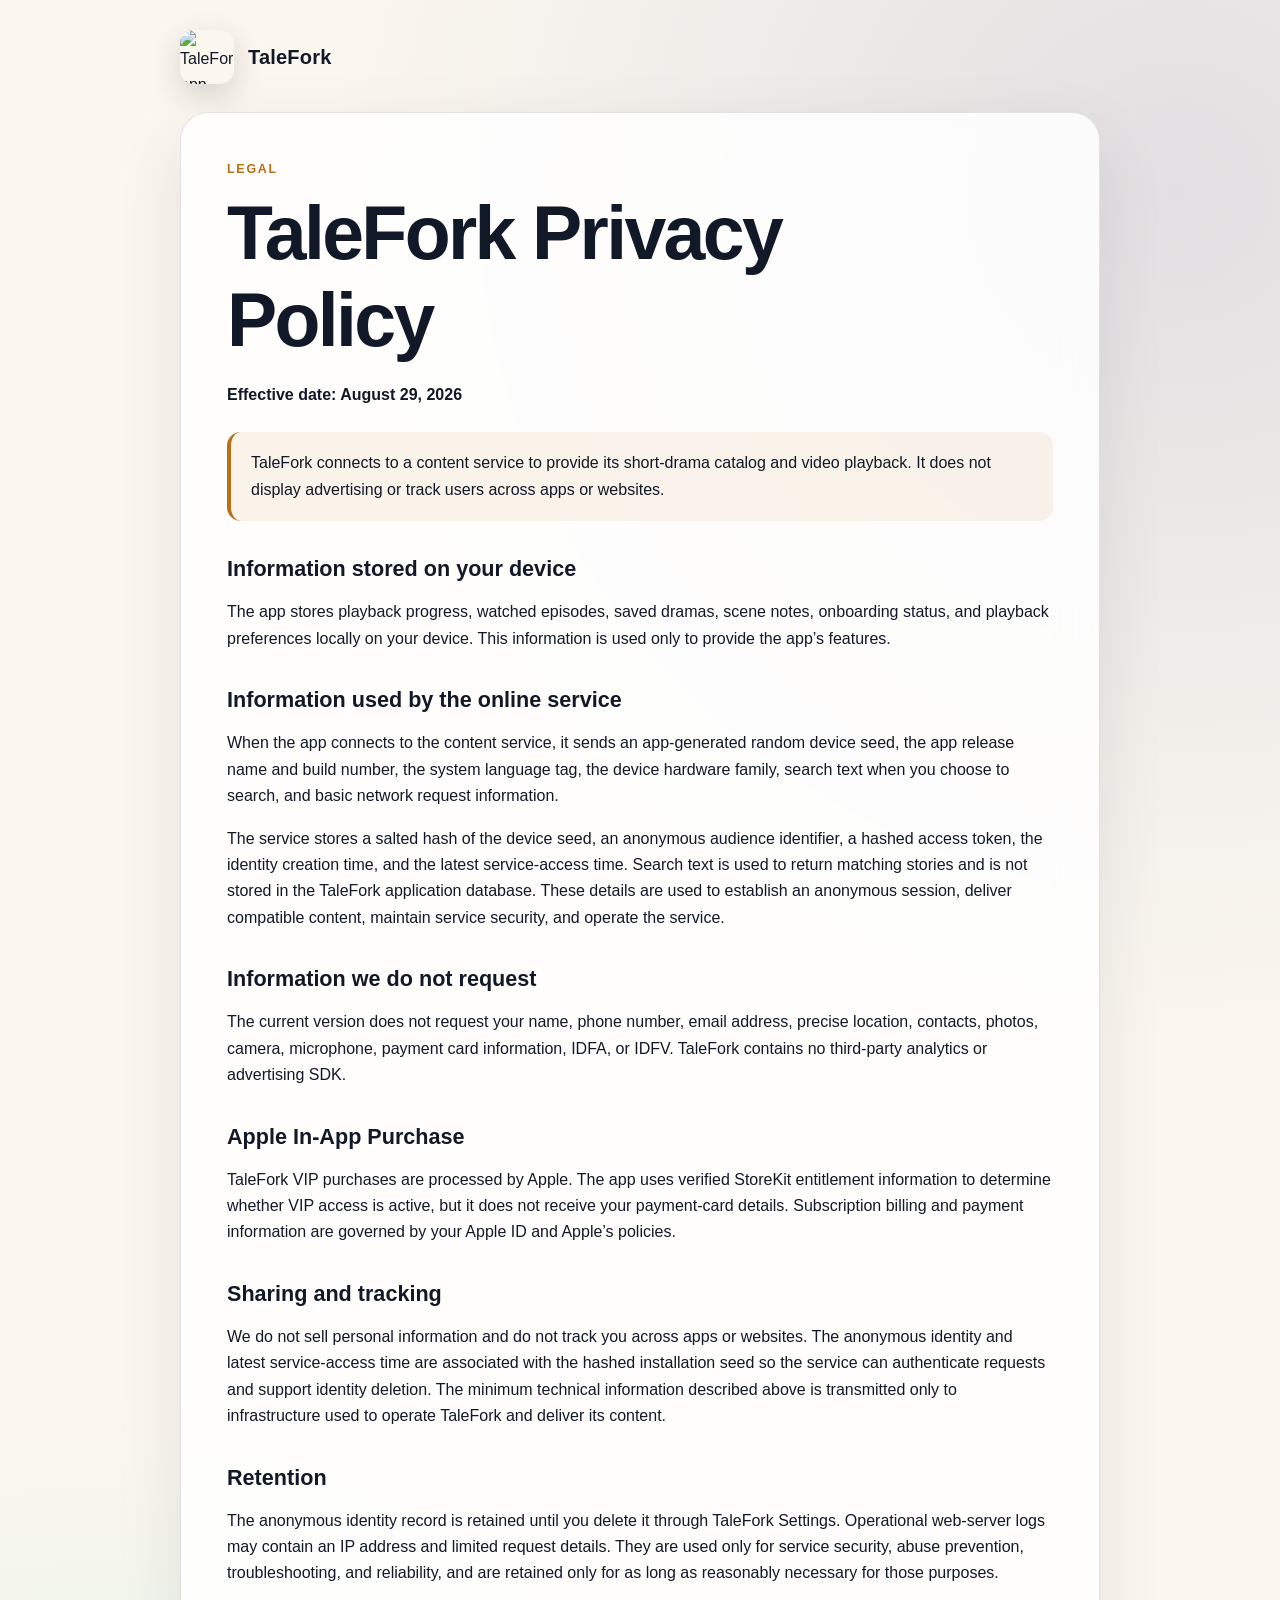
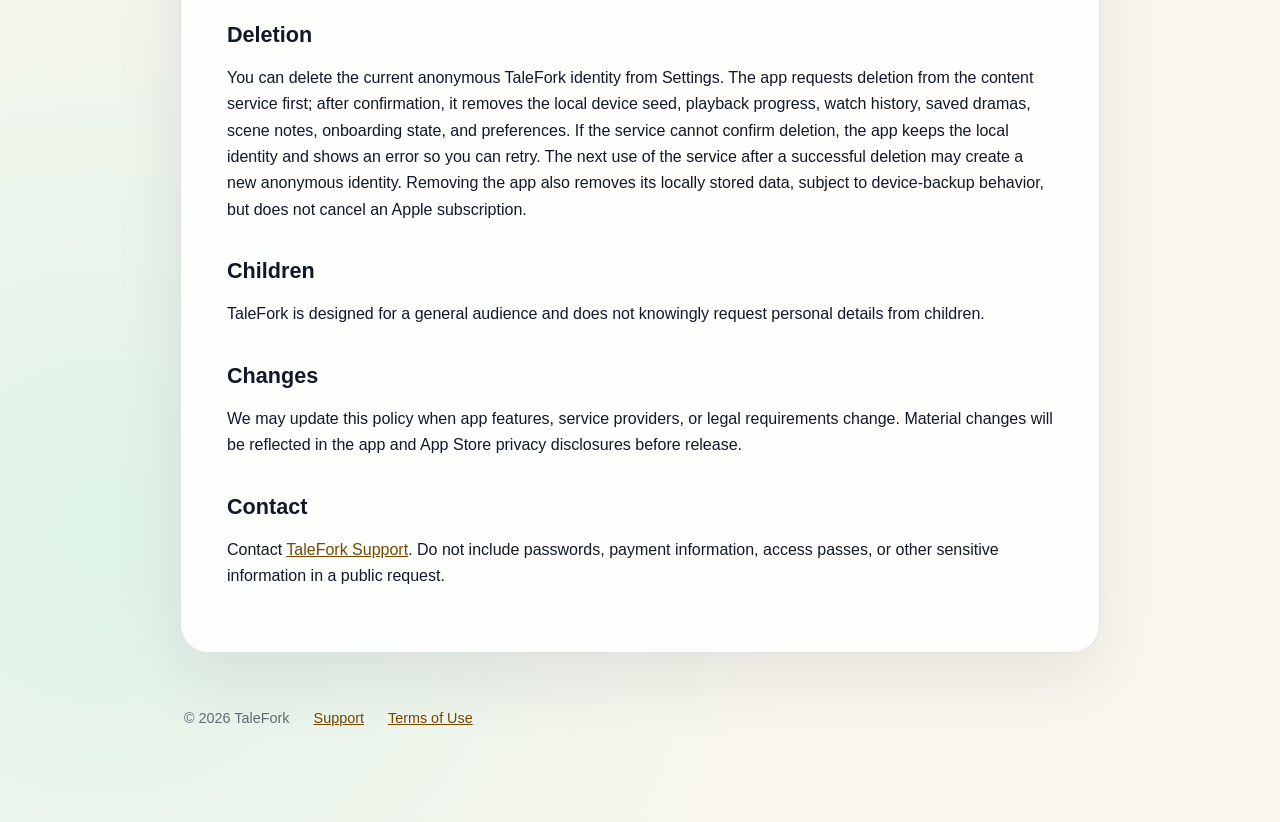
==== docs/privacy-policy.html @ 480a4ace "docs(web): add TaleFork public support and legal pages" ====
<!doctype html>
<html lang="en">
<head>
  <meta charset="utf-8">
  <meta name="viewport" content="width=device-width, initial-scale=1">
  <meta name="description" content="TaleFork Privacy Policy.">
  <title>TaleFork Privacy Policy</title>
  <link rel="stylesheet" href="styles.css">
</head>
<body>
  <main class="shell">
    <a class="brand" href="./">
      <img src="https://raw.githubusercontent.com/elonsupernice/telefork-ios/main/Brand/TaleFork-AppIcon-Master.png" alt="TaleFork app icon">
      <strong>TaleFork</strong>
    </a>

    <article class="panel">
      <div class="eyebrow">Legal</div>
      <h1>TaleFork Privacy Policy</h1>
      <p><strong>Effective date: August 29, 2026</strong></p>
      <p class="notice">TaleFork connects to a content service to provide its short-drama catalog and video playback. It does not display advertising or track users across apps or websites.</p>

      <h2>Information stored on your device</h2>
      <p>The app stores playback progress, watched episodes, saved dramas, scene notes, onboarding status, and playback preferences locally on your device. This information is used only to provide the app’s features.</p>

      <h2>Information used by the online service</h2>
      <p>When the app connects to the content service, it sends an app-generated random device seed, the app release name and build number, the system language tag, the device hardware family, search text when you choose to search, and basic network request information.</p>
      <p>The service stores a salted hash of the device seed, an anonymous audience identifier, a hashed access token, the identity creation time, and the latest service-access time. Search text is used to return matching stories and is not stored in the TaleFork application database. These details are used to establish an anonymous session, deliver compatible content, maintain service security, and operate the service.</p>

      <h2>Information we do not request</h2>
      <p>The current version does not request your name, phone number, email address, precise location, contacts, photos, camera, microphone, payment card information, IDFA, or IDFV. TaleFork contains no third-party analytics or advertising SDK.</p>

      <h2>Apple In-App Purchase</h2>
      <p>TaleFork VIP purchases are processed by Apple. The app uses verified StoreKit entitlement information to determine whether VIP access is active, but it does not receive your payment-card details. Subscription billing and payment information are governed by your Apple ID and Apple’s policies.</p>

      <h2>Sharing and tracking</h2>
      <p>We do not sell personal information and do not track you across apps or websites. The anonymous identity and latest service-access time are associated with the hashed installation seed so the service can authenticate requests and support identity deletion. The minimum technical information described above is transmitted only to infrastructure used to operate TaleFork and deliver its content.</p>

      <h2>Retention</h2>
      <p>The anonymous identity record is retained until you delete it through TaleFork Settings. Operational web-server logs may contain an IP address and limited request details. They are used only for service security, abuse prevention, troubleshooting, and reliability, and are retained only for as long as reasonably necessary for those purposes.</p>

      <h2>Deletion</h2>
      <p>You can delete the current anonymous TaleFork identity from Settings. The app requests deletion from the content service first; after confirmation, it removes the local device seed, playback progress, watch history, saved dramas, scene notes, onboarding state, and preferences. If the service cannot confirm deletion, the app keeps the local identity and shows an error so you can retry. The next use of the service after a successful deletion may create a new anonymous identity. Removing the app also removes its locally stored data, subject to device-backup behavior, but does not cancel an Apple subscription.</p>

      <h2>Children</h2>
      <p>TaleFork is designed for a general audience and does not knowingly request personal details from children.</p>

      <h2>Changes</h2>
      <p>We may update this policy when app features, service providers, or legal requirements change. Material changes will be reflected in the app and App Store privacy disclosures before release.</p>

      <h2>Contact</h2>
      <p>Contact <a href="https://github.com/elonsupernice/telefork-ios/issues/new">TaleFork Support</a>. Do not include passwords, payment information, access passes, or other sensitive information in a public request.</p>
    </article>

    <footer>
      <span>© 2026 TaleFork</span>
      <a href="./">Support</a>
      <a href="terms-of-use.html">Terms of Use</a>
    </footer>
  </main>
</body>
</html>
---- docs/styles.css ----
:root {
  color-scheme: light;
  --ink: #111827;
  --paper: #fbf7ef;
  --card: rgba(255, 255, 255, 0.86);
  --gold: #b96f13;
  --coral: #ff684f;
  --violet: #4d4a93;
  --mint: #dff3e8;
  --line: rgba(17, 24, 39, 0.12);
}

* { box-sizing: border-box; }

body {
  margin: 0;
  color: var(--ink);
  background:
    radial-gradient(circle at 8% 88%, var(--mint) 0, transparent 30%),
    radial-gradient(circle at 92% 8%, rgba(77, 74, 147, 0.14) 0, transparent 34%),
    var(--paper);
  font-family: -apple-system, BlinkMacSystemFont, "Segoe UI", sans-serif;
  line-height: 1.65;
}

a { color: #764600; }
a:hover { color: var(--coral); }

.shell {
  width: min(920px, calc(100% - 36px));
  margin: 0 auto;
  padding: 30px 0 72px;
}

.brand {
  display: flex;
  align-items: center;
  gap: 14px;
  margin-bottom: 28px;
  color: inherit;
  text-decoration: none;
}

.brand img {
  width: 54px;
  height: 54px;
  border-radius: 14px;
  box-shadow: 0 10px 30px rgba(17, 24, 39, 0.16);
}

.brand strong {
  font-size: 1.25rem;
  letter-spacing: 0.01em;
}

.eyebrow {
  color: var(--gold);
  font-size: 0.78rem;
  font-weight: 800;
  letter-spacing: 0.14em;
  text-transform: uppercase;
}

h1, h2 {
  font-family: ui-rounded, -apple-system, BlinkMacSystemFont, sans-serif;
  line-height: 1.16;
}

h1 {
  max-width: 760px;
  margin: 10px 0 18px;
  font-size: clamp(2.35rem, 7vw, 4.7rem);
  letter-spacing: -0.035em;
}

h2 { margin-top: 2.2rem; font-size: 1.35rem; }

.lede {
  max-width: 720px;
  margin: 0 0 30px;
  color: rgba(17, 24, 39, 0.72);
  font-size: 1.08rem;
}

.panel {
  margin-top: 24px;
  padding: clamp(24px, 5vw, 46px);
  border: 1px solid var(--line);
  border-radius: 28px;
  background: var(--card);
  box-shadow: 0 24px 70px rgba(17, 24, 39, 0.09);
  backdrop-filter: blur(18px);
}

.grid {
  display: grid;
  grid-template-columns: repeat(auto-fit, minmax(220px, 1fr));
  gap: 16px;
  margin-top: 26px;
}

.tile {
  min-height: 170px;
  padding: 24px;
  border: 1px solid var(--line);
  border-radius: 22px;
  background: rgba(255, 255, 255, 0.7);
}

.button {
  display: inline-flex;
  align-items: center;
  justify-content: center;
  min-height: 50px;
  margin-top: 14px;
  padding: 0 22px;
  border-radius: 999px;
  background: var(--ink);
  color: white;
  font-weight: 750;
  text-decoration: none;
}

.button:hover { background: var(--violet); color: white; }

.notice {
  margin: 24px 0;
  padding: 18px 20px;
  border-left: 4px solid var(--gold);
  border-radius: 14px;
  background: rgba(185, 111, 19, 0.08);
}

footer {
  display: flex;
  flex-wrap: wrap;
  gap: 12px 24px;
  margin-top: 34px;
  padding: 20px 4px;
  color: rgba(17, 24, 39, 0.62);
  font-size: 0.9rem;
}

@media (prefers-reduced-motion: no-preference) {
  .panel { animation: settle 420ms ease-out both; }
  @keyframes settle {
    from { opacity: 0; transform: translateY(12px); }
    to { opacity: 1; transform: translateY(0); }
  }
}
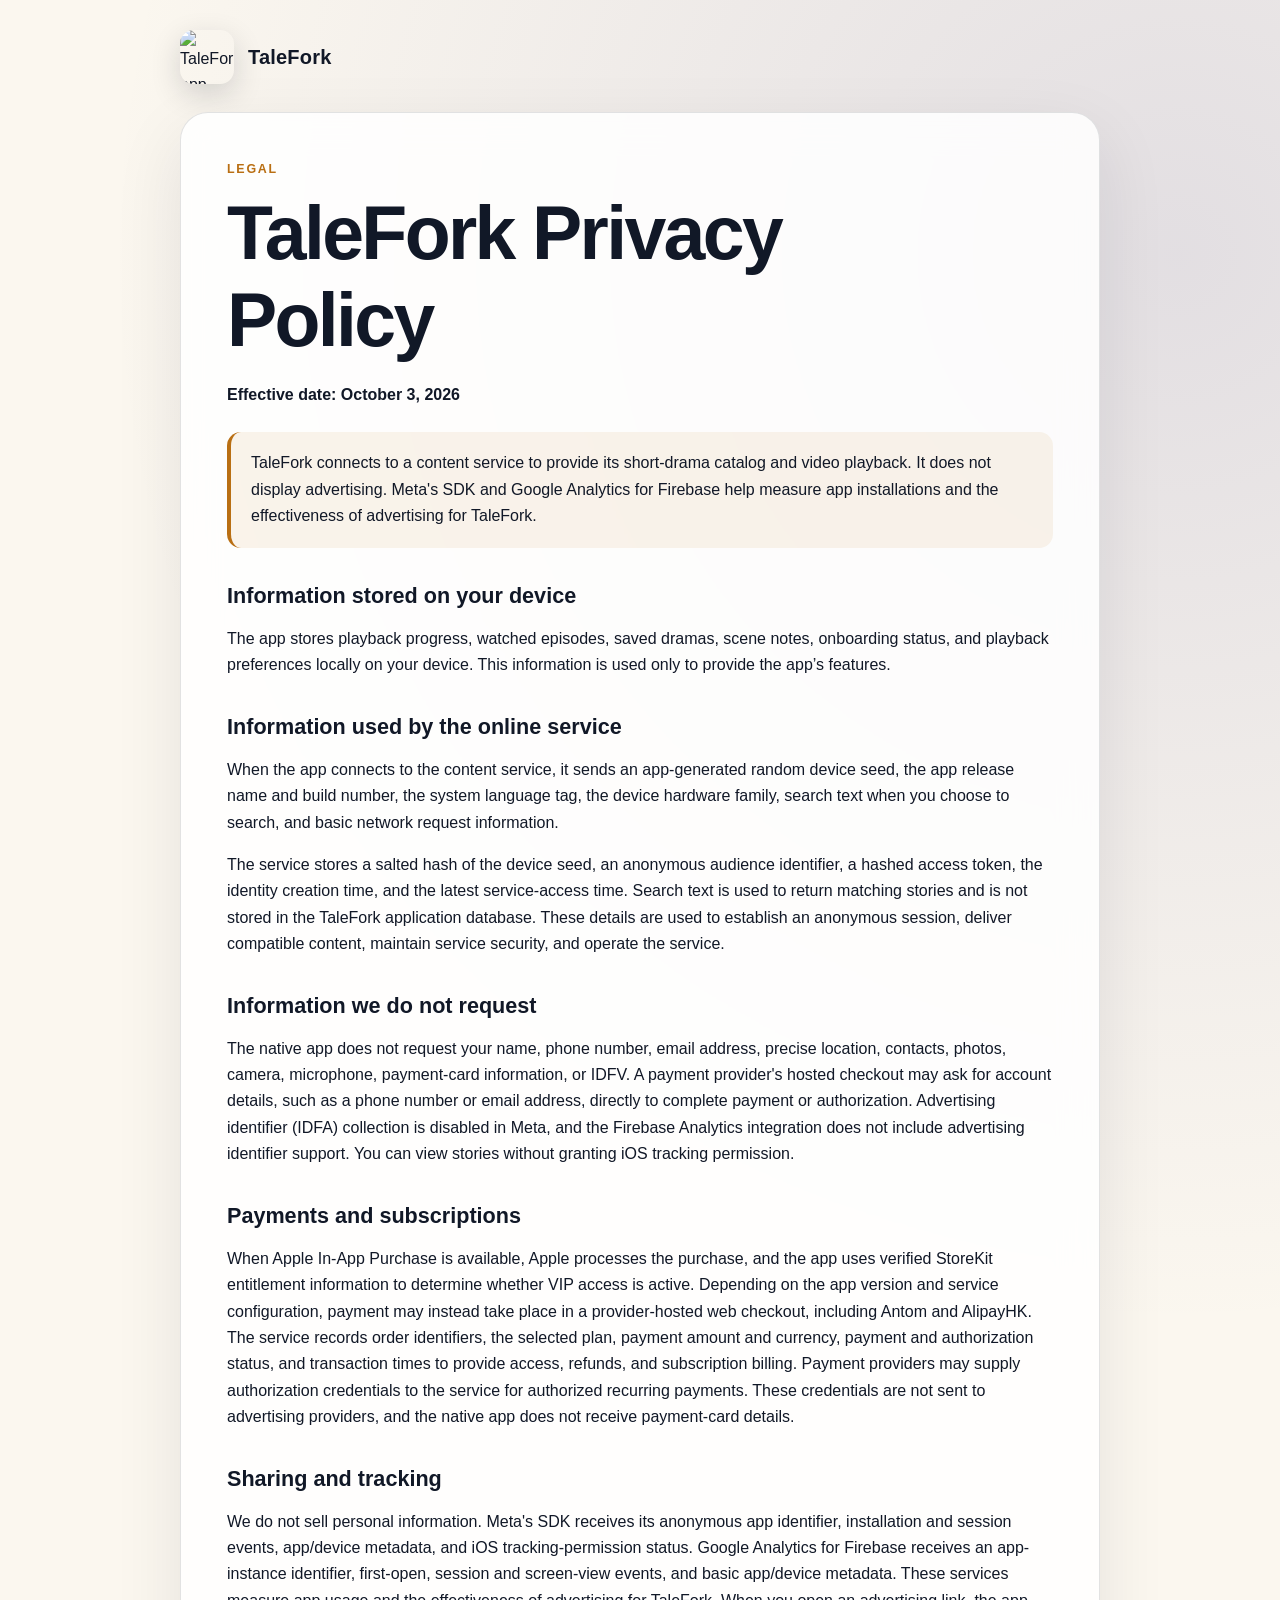
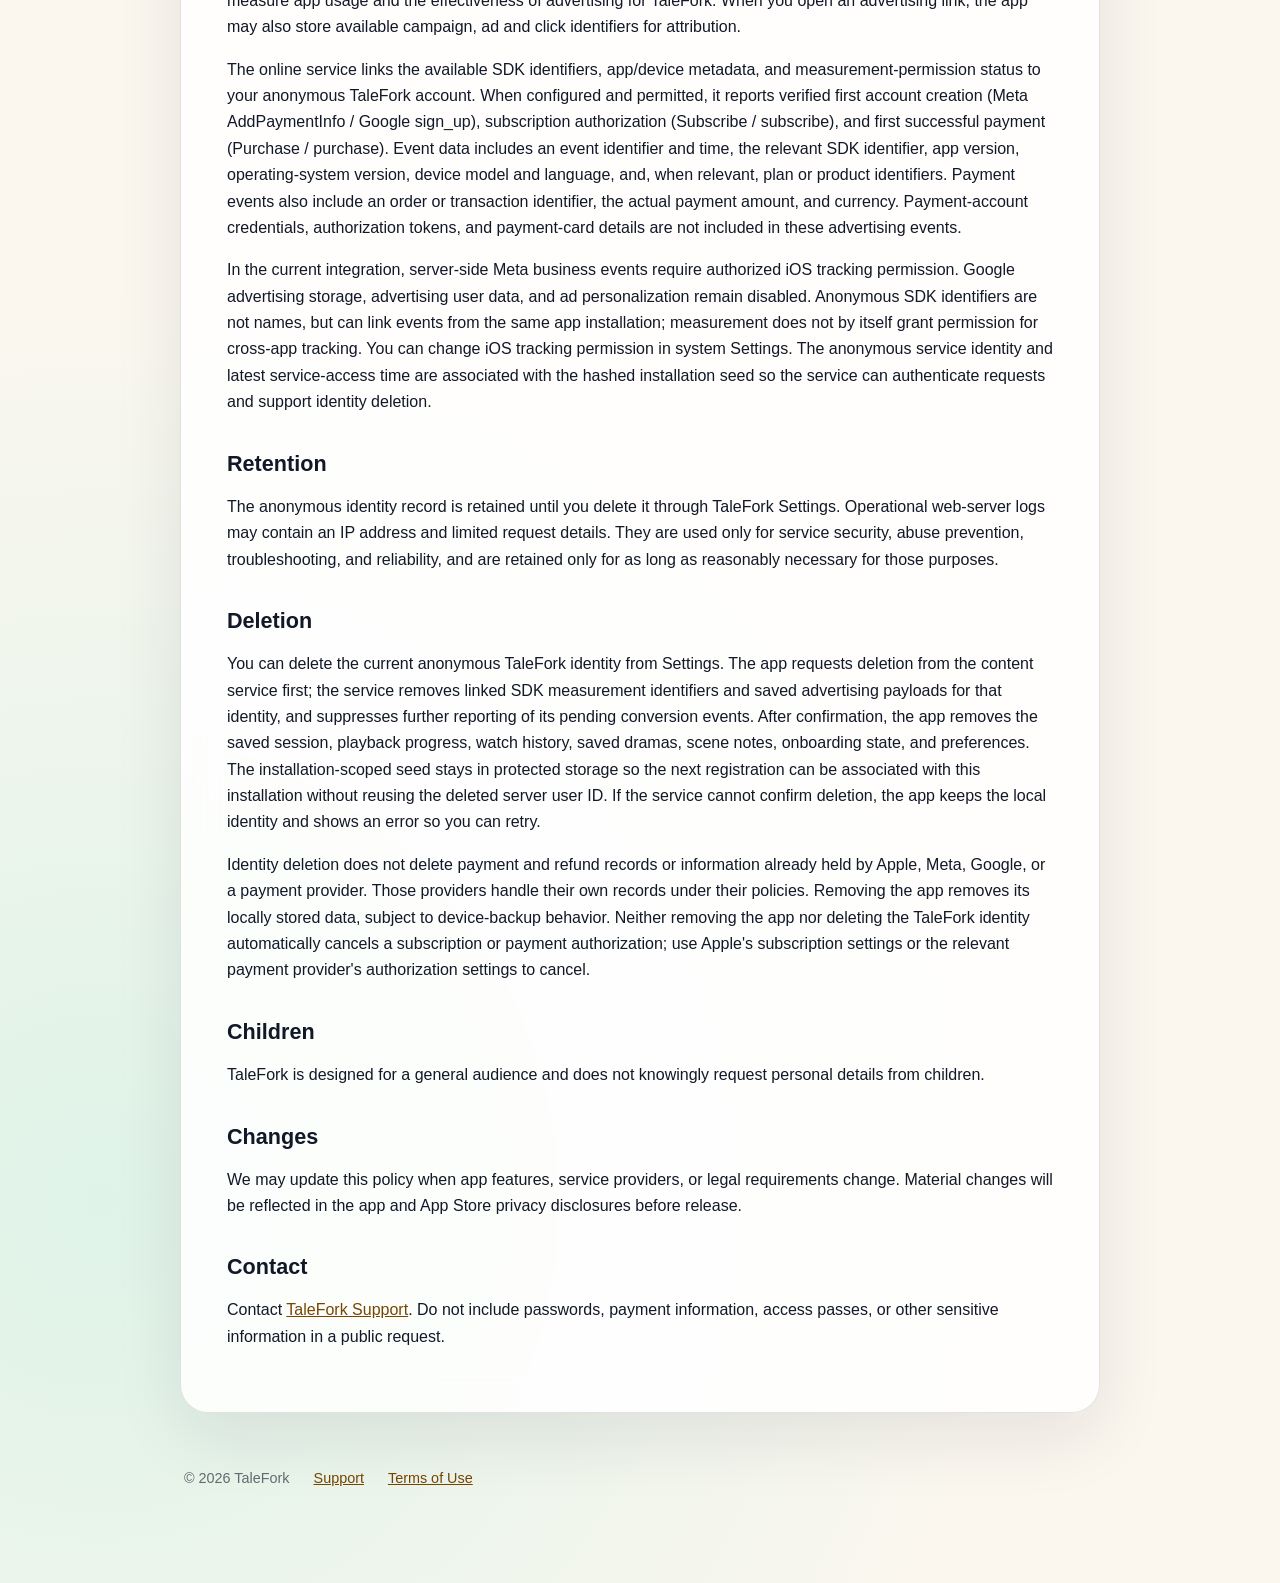
==== commit bfd539cf: "docs(privacy): disclose Meta and Firebase measurement [skip ci] Publish only docs/privacy-policy.htm" ====
--- a/docs/privacy-policy.html
+++ b/docs/privacy-policy.html
@@ -17,8 +17,8 @@
     <article class="panel">
       <div class="eyebrow">Legal</div>
       <h1>TaleFork Privacy Policy</h1>
-      <p><strong>Effective date: August 29, 2026</strong></p>
-      <p class="notice">TaleFork connects to a content service to provide its short-drama catalog and video playback. It does not display advertising or track users across apps or websites.</p>
+      <p><strong>Effective date: October 3, 2026</strong></p>
+      <p class="notice">TaleFork connects to a content service to provide its short-drama catalog and video playback. It does not display advertising. Meta's SDK and Google Analytics for Firebase help measure app installations and the effectiveness of advertising for TaleFork.</p>
 
       <h2>Information stored on your device</h2>
       <p>The app stores playback progress, watched episodes, saved dramas, scene notes, onboarding status, and playback preferences locally on your device. This information is used only to provide the app’s features.</p>
@@ -28,19 +28,22 @@
       <p>The service stores a salted hash of the device seed, an anonymous audience identifier, a hashed access token, the identity creation time, and the latest service-access time. Search text is used to return matching stories and is not stored in the TaleFork application database. These details are used to establish an anonymous session, deliver compatible content, maintain service security, and operate the service.</p>
 
       <h2>Information we do not request</h2>
-      <p>The current version does not request your name, phone number, email address, precise location, contacts, photos, camera, microphone, payment card information, IDFA, or IDFV. TaleFork contains no third-party analytics or advertising SDK.</p>
+      <p>The native app does not request your name, phone number, email address, precise location, contacts, photos, camera, microphone, payment-card information, or IDFV. A payment provider's hosted checkout may ask for account details, such as a phone number or email address, directly to complete payment or authorization. Advertising identifier (IDFA) collection is disabled in Meta, and the Firebase Analytics integration does not include advertising identifier support. You can view stories without granting iOS tracking permission.</p>
 
-      <h2>Apple In-App Purchase</h2>
-      <p>TaleFork VIP purchases are processed by Apple. The app uses verified StoreKit entitlement information to determine whether VIP access is active, but it does not receive your payment-card details. Subscription billing and payment information are governed by your Apple ID and Apple’s policies.</p>
+      <h2>Payments and subscriptions</h2>
+      <p>When Apple In-App Purchase is available, Apple processes the purchase, and the app uses verified StoreKit entitlement information to determine whether VIP access is active. Depending on the app version and service configuration, payment may instead take place in a provider-hosted web checkout, including Antom and AlipayHK. The service records order identifiers, the selected plan, payment amount and currency, payment and authorization status, and transaction times to provide access, refunds, and subscription billing. Payment providers may supply authorization credentials to the service for authorized recurring payments. These credentials are not sent to advertising providers, and the native app does not receive payment-card details.</p>
 
       <h2>Sharing and tracking</h2>
-      <p>We do not sell personal information and do not track you across apps or websites. The anonymous identity and latest service-access time are associated with the hashed installation seed so the service can authenticate requests and support identity deletion. The minimum technical information described above is transmitted only to infrastructure used to operate TaleFork and deliver its content.</p>
+      <p>We do not sell personal information. Meta's SDK receives its anonymous app identifier, installation and session events, app/device metadata, and iOS tracking-permission status. Google Analytics for Firebase receives an app-instance identifier, first-open, session and screen-view events, and basic app/device metadata. These services measure app usage and the effectiveness of advertising for TaleFork. When you open an advertising link, the app may also store available campaign, ad and click identifiers for attribution.</p>
+      <p>The online service links the available SDK identifiers, app/device metadata, and measurement-permission status to your anonymous TaleFork account. When configured and permitted, it reports verified first account creation (Meta AddPaymentInfo / Google sign_up), subscription authorization (Subscribe / subscribe), and first successful payment (Purchase / purchase). Event data includes an event identifier and time, the relevant SDK identifier, app version, operating-system version, device model and language, and, when relevant, plan or product identifiers. Payment events also include an order or transaction identifier, the actual payment amount, and currency. Payment-account credentials, authorization tokens, and payment-card details are not included in these advertising events.</p>
+      <p>In the current integration, server-side Meta business events require authorized iOS tracking permission. Google advertising storage, advertising user data, and ad personalization remain disabled. Anonymous SDK identifiers are not names, but can link events from the same app installation; measurement does not by itself grant permission for cross-app tracking. You can change iOS tracking permission in system Settings. The anonymous service identity and latest service-access time are associated with the hashed installation seed so the service can authenticate requests and support identity deletion.</p>
 
       <h2>Retention</h2>
       <p>The anonymous identity record is retained until you delete it through TaleFork Settings. Operational web-server logs may contain an IP address and limited request details. They are used only for service security, abuse prevention, troubleshooting, and reliability, and are retained only for as long as reasonably necessary for those purposes.</p>
 
       <h2>Deletion</h2>
-      <p>You can delete the current anonymous TaleFork identity from Settings. The app requests deletion from the content service first; after confirmation, it removes the local device seed, playback progress, watch history, saved dramas, scene notes, onboarding state, and preferences. If the service cannot confirm deletion, the app keeps the local identity and shows an error so you can retry. The next use of the service after a successful deletion may create a new anonymous identity. Removing the app also removes its locally stored data, subject to device-backup behavior, but does not cancel an Apple subscription.</p>
+      <p>You can delete the current anonymous TaleFork identity from Settings. The app requests deletion from the content service first; the service removes linked SDK measurement identifiers and saved advertising payloads for that identity, and suppresses further reporting of its pending conversion events. After confirmation, the app removes the saved session, playback progress, watch history, saved dramas, scene notes, onboarding state, and preferences. The installation-scoped seed stays in protected storage so the next registration can be associated with this installation without reusing the deleted server user ID. If the service cannot confirm deletion, the app keeps the local identity and shows an error so you can retry.</p>
+      <p>Identity deletion does not delete payment and refund records or information already held by Apple, Meta, Google, or a payment provider. Those providers handle their own records under their policies. Removing the app removes its locally stored data, subject to device-backup behavior. Neither removing the app nor deleting the TaleFork identity automatically cancels a subscription or payment authorization; use Apple's subscription settings or the relevant payment provider's authorization settings to cancel.</p>
 
       <h2>Children</h2>
       <p>TaleFork is designed for a general audience and does not knowingly request personal details from children.</p>
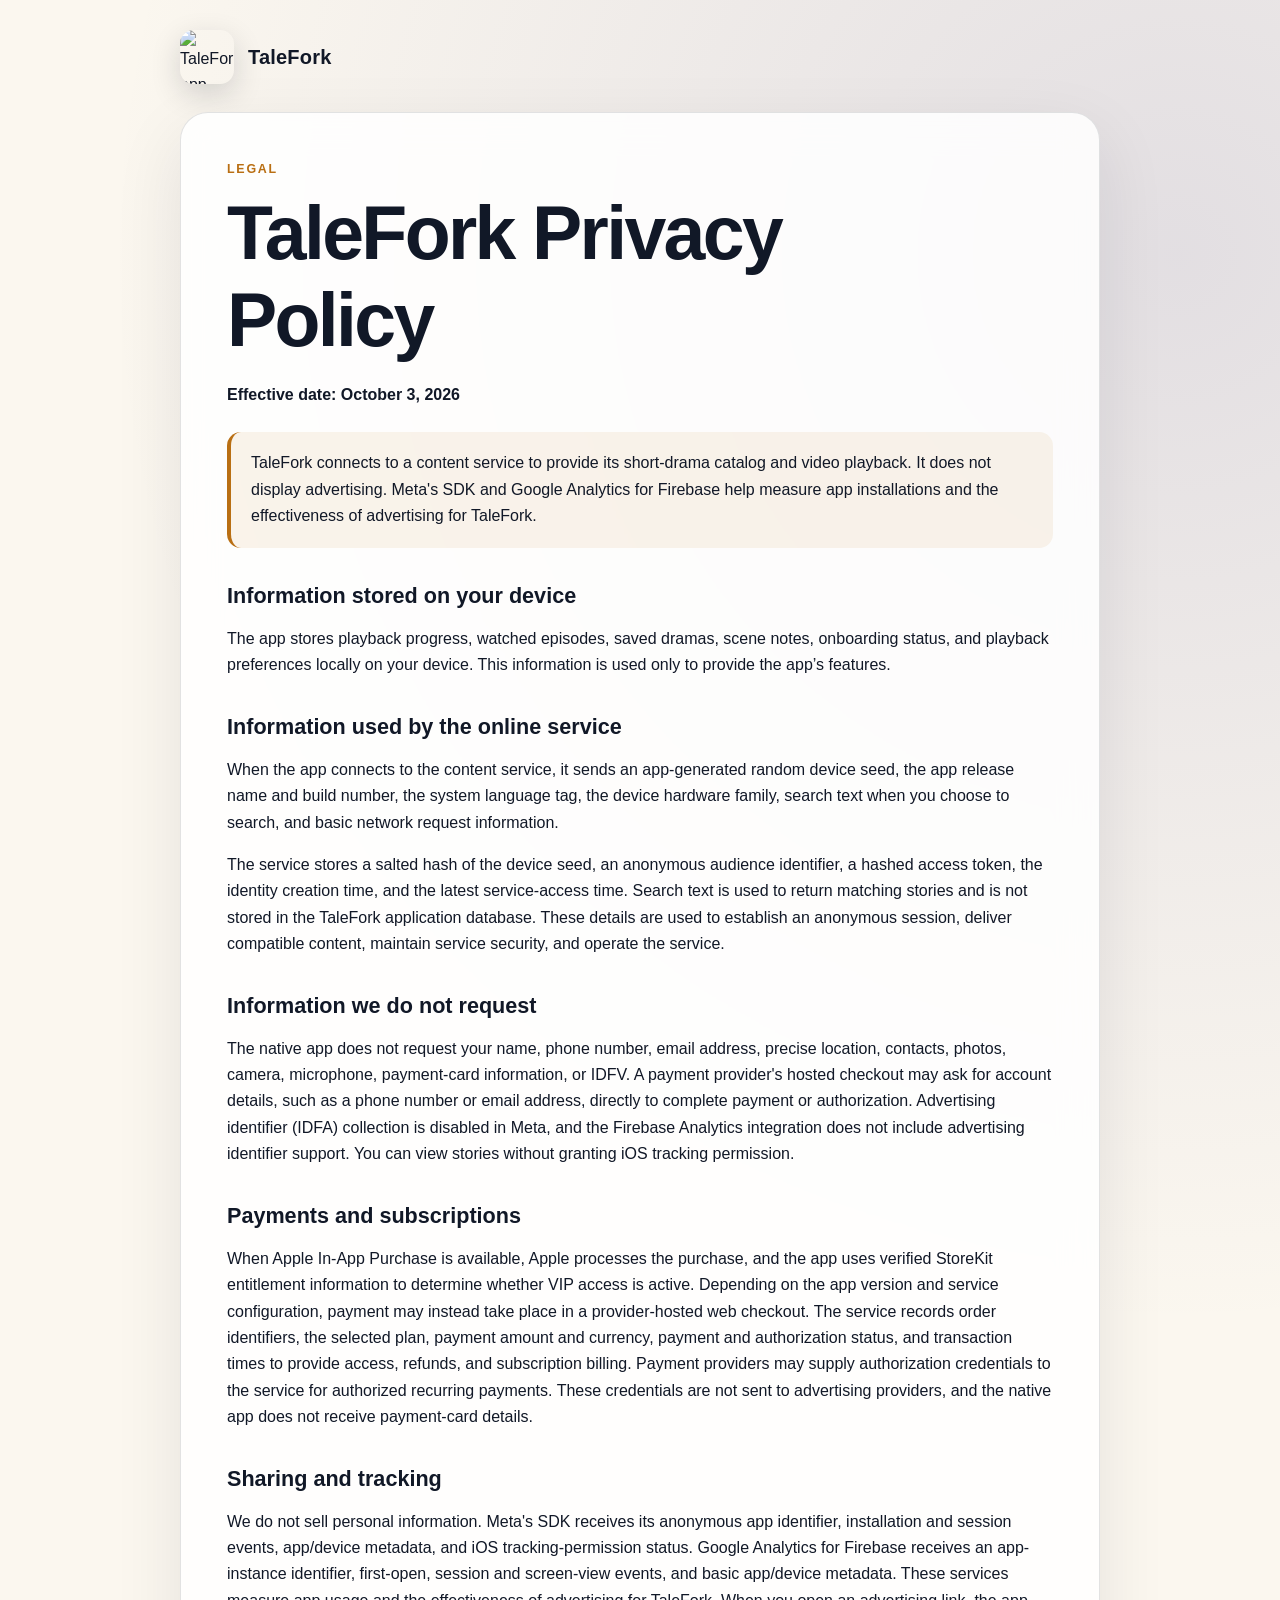
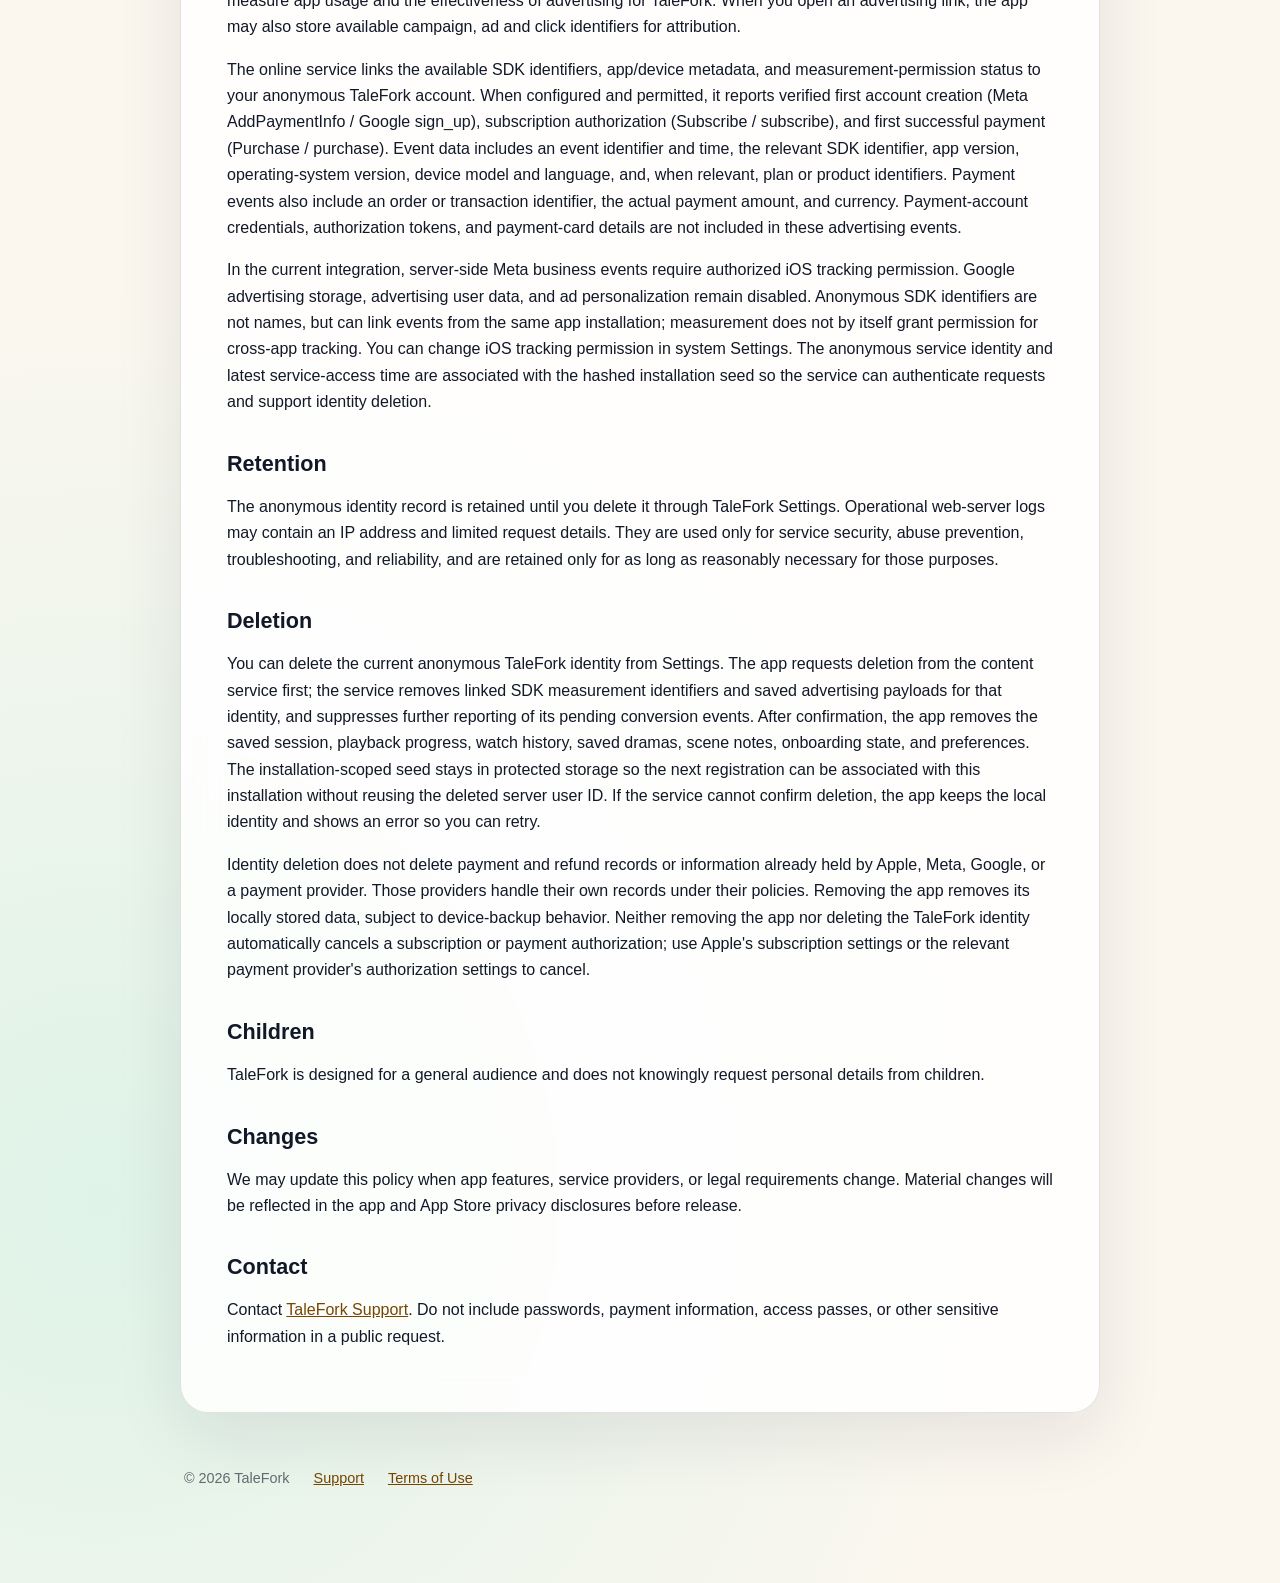
==== commit eccdb573: "Remove payment provider names from privacy policy" ====
--- a/docs/privacy-policy.html
+++ b/docs/privacy-policy.html
@@ -31,7 +31,7 @@
       <p>The native app does not request your name, phone number, email address, precise location, contacts, photos, camera, microphone, payment-card information, or IDFV. A payment provider's hosted checkout may ask for account details, such as a phone number or email address, directly to complete payment or authorization. Advertising identifier (IDFA) collection is disabled in Meta, and the Firebase Analytics integration does not include advertising identifier support. You can view stories without granting iOS tracking permission.</p>
 
       <h2>Payments and subscriptions</h2>
-      <p>When Apple In-App Purchase is available, Apple processes the purchase, and the app uses verified StoreKit entitlement information to determine whether VIP access is active. Depending on the app version and service configuration, payment may instead take place in a provider-hosted web checkout, including Antom and AlipayHK. The service records order identifiers, the selected plan, payment amount and currency, payment and authorization status, and transaction times to provide access, refunds, and subscription billing. Payment providers may supply authorization credentials to the service for authorized recurring payments. These credentials are not sent to advertising providers, and the native app does not receive payment-card details.</p>
+      <p>When Apple In-App Purchase is available, Apple processes the purchase, and the app uses verified StoreKit entitlement information to determine whether VIP access is active. Depending on the app version and service configuration, payment may instead take place in a provider-hosted web checkout. The service records order identifiers, the selected plan, payment amount and currency, payment and authorization status, and transaction times to provide access, refunds, and subscription billing. Payment providers may supply authorization credentials to the service for authorized recurring payments. These credentials are not sent to advertising providers, and the native app does not receive payment-card details.</p>
 
       <h2>Sharing and tracking</h2>
       <p>We do not sell personal information. Meta's SDK receives its anonymous app identifier, installation and session events, app/device metadata, and iOS tracking-permission status. Google Analytics for Firebase receives an app-instance identifier, first-open, session and screen-view events, and basic app/device metadata. These services measure app usage and the effectiveness of advertising for TaleFork. When you open an advertising link, the app may also store available campaign, ad and click identifiers for attribution.</p>
